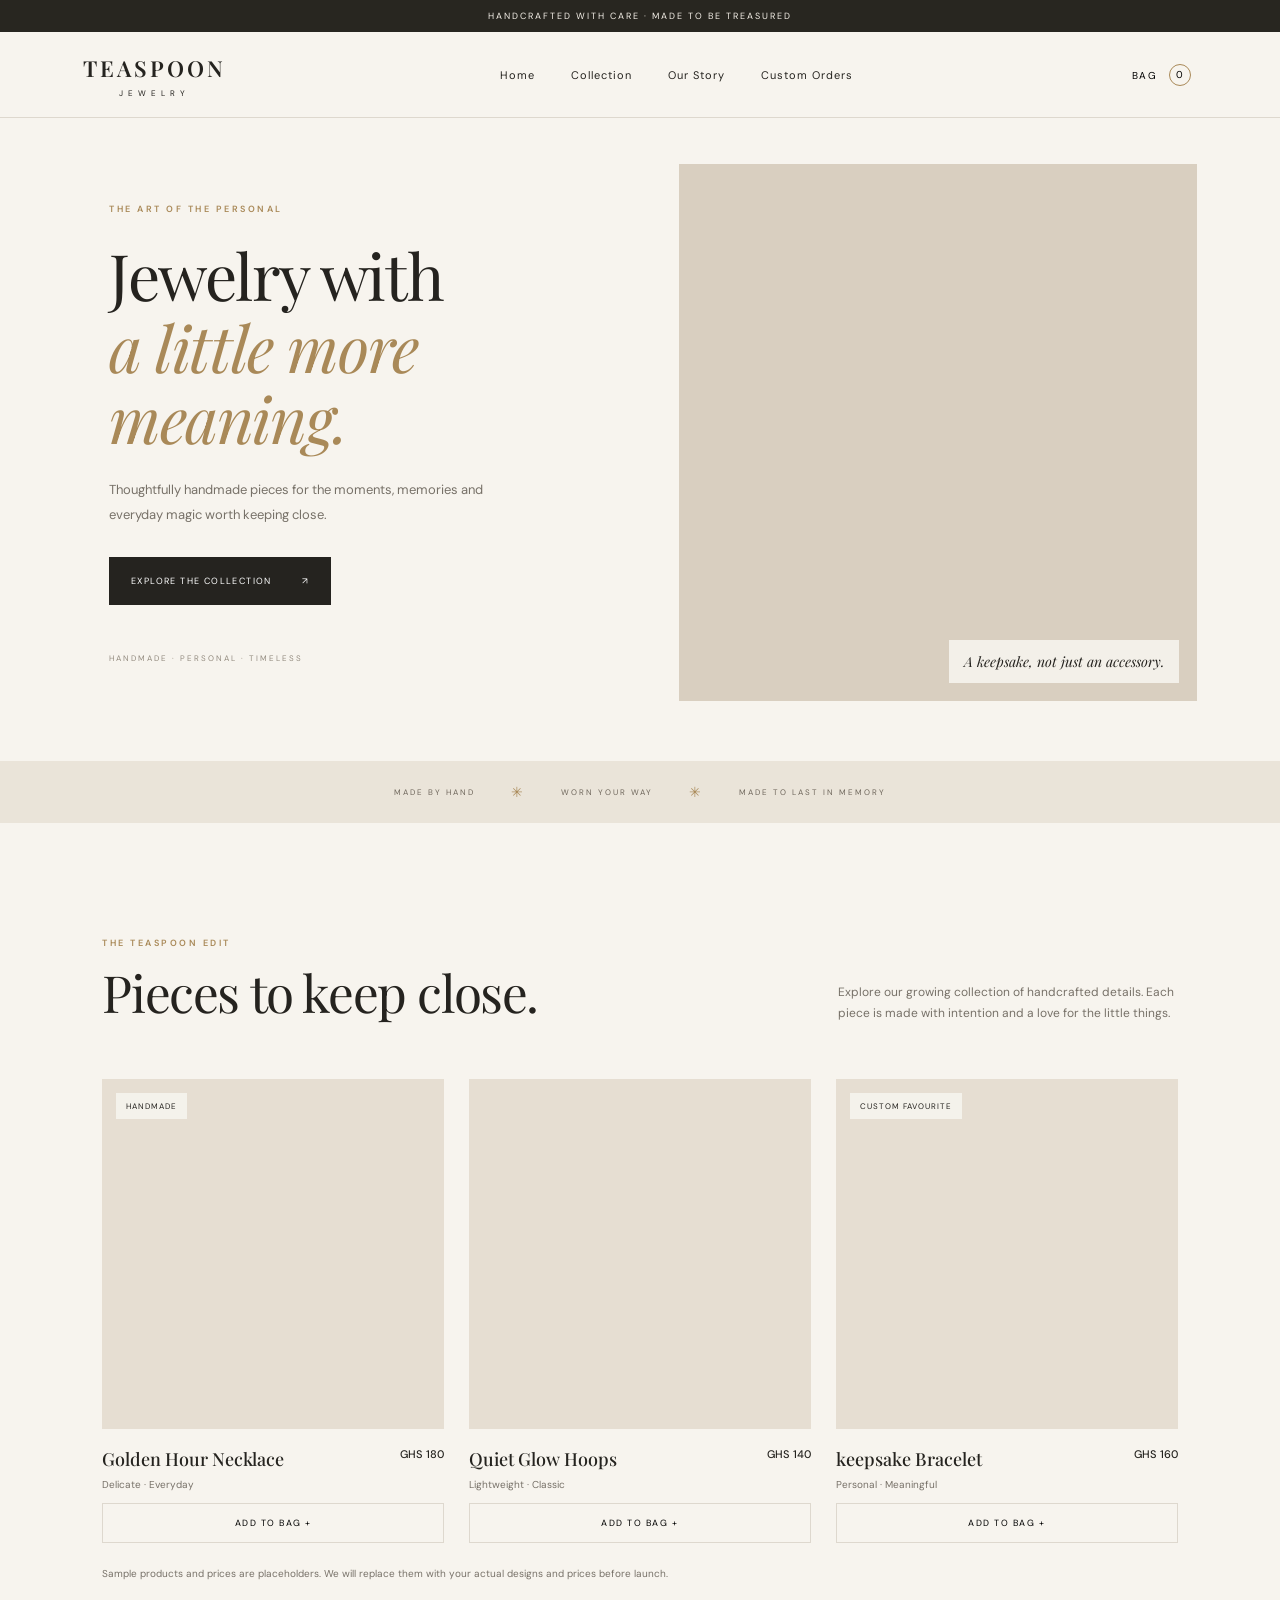
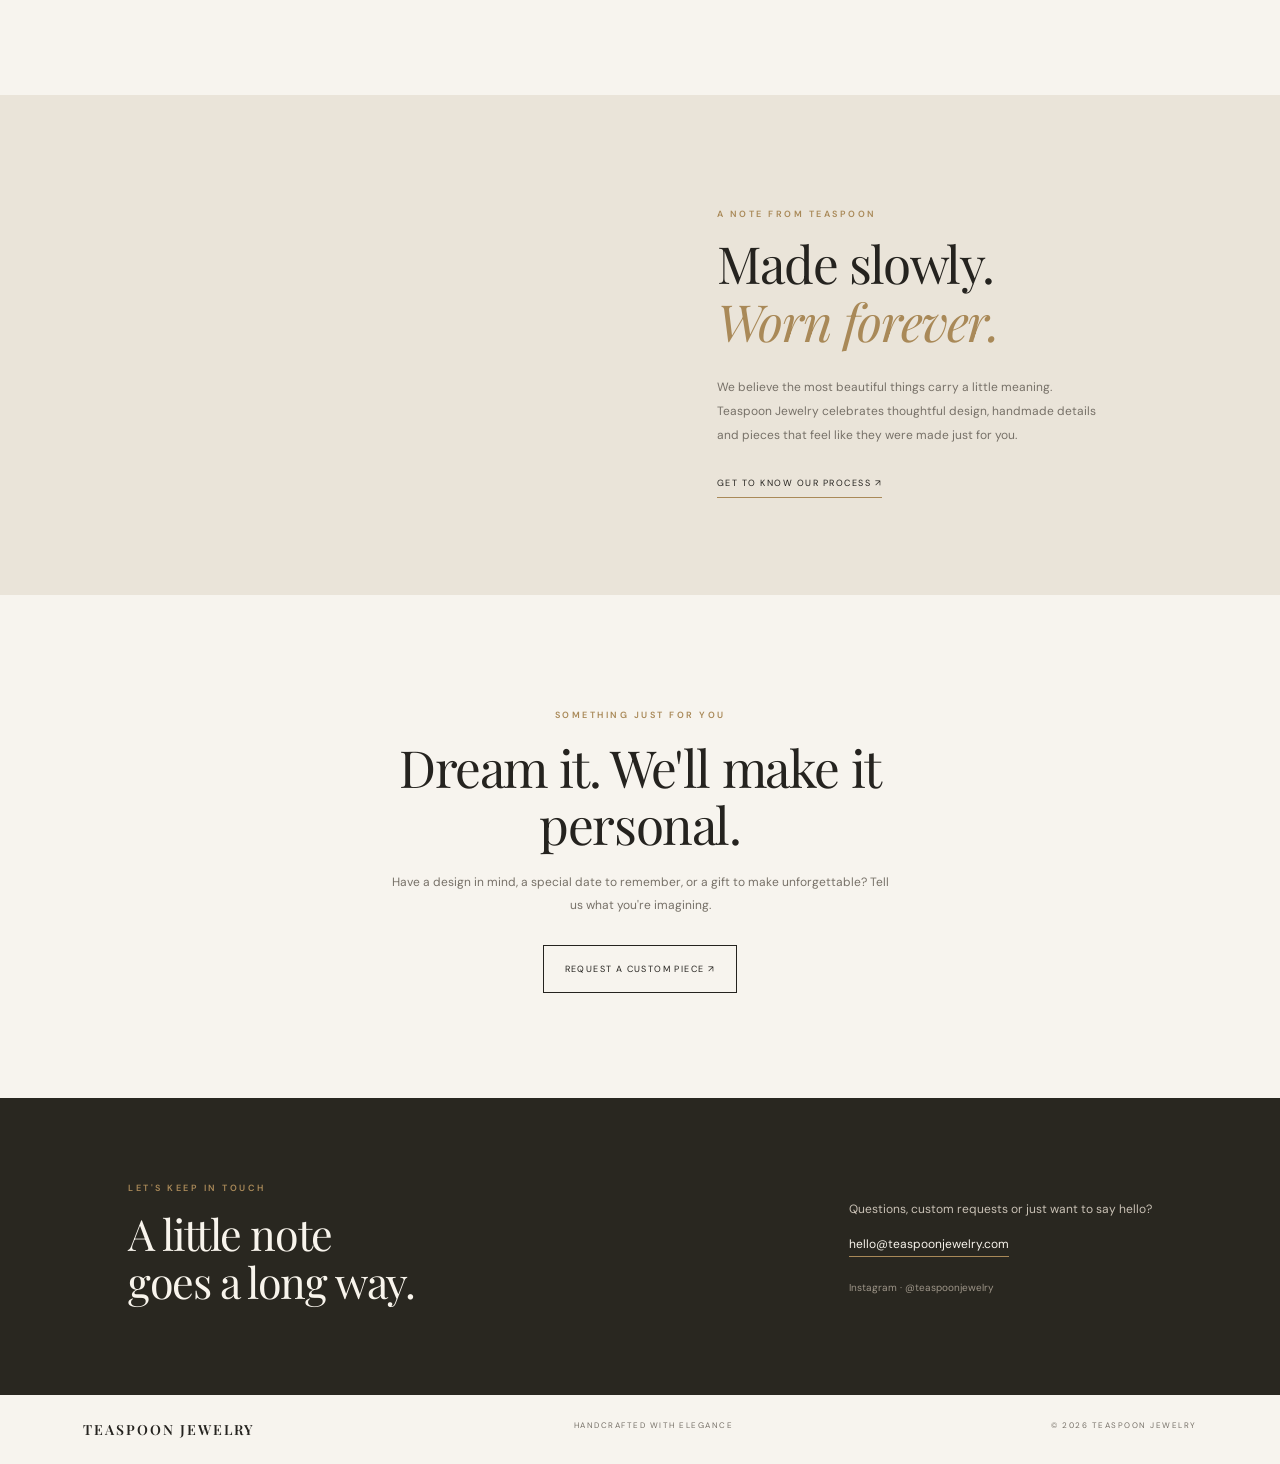
==== index.html @ abcbf48c "Add files via upload" ====
<!doctype html>
<html lang="en">
<head>
  <meta charset="utf-8">
  <meta name="viewport" content="width=device-width, initial-scale=1">
  <meta name="theme-color" content="#f7f4ee">
  <meta name="description" content="Discover handcrafted jewelry by Teaspoon Jewelry. Thoughtful details, timeless pieces, made with care.">
  <title>Teaspoon Jewelry | Handcrafted with Elegance</title>
  <link rel="preconnect" href="https://fonts.googleapis.com">
  <link rel="preconnect" href="https://fonts.gstatic.com" crossorigin>
  <link href="https://fonts.googleapis.com/css2?family=DM+Sans:wght@400;500;600&family=Playfair+Display:wght@400;500;600&display=swap" rel="stylesheet">
  <link rel="stylesheet" href="styles.css">
</head>
<body>
  <div class="announcement">HANDCRAFTED WITH CARE · MADE TO BE TREASURED</div>
  <header class="site-header">
    <a class="wordmark" href="#home" aria-label="Teaspoon Jewelry home">
      <span class="wordmark-name">TEASPOON</span><span class="wordmark-sub">JEWELRY</span>
    </a>
    <button class="menu-toggle" id="menuToggle" aria-label="Open navigation" aria-expanded="false">☰</button>
    <nav id="mainNav">
      <a href="#home">Home</a><a href="#collection">Collection</a><a href="#story">Our Story</a><a href="#custom">Custom Orders</a>
    </nav>
    <button class="cart-trigger" id="cartOpen" aria-label="Open shopping bag">BAG <span id="cartCount">0</span></button>
  </header>

  <main>
    <section class="hero" id="home">
      <div class="hero-copy">
        <p class="eyebrow">THE ART OF THE PERSONAL</p>
        <h1>Jewelry with<br><em>a little more meaning.</em></h1>
        <p class="hero-intro">Thoughtfully handmade pieces for the moments, memories and everyday magic worth keeping close.</p>
        <a class="button button-dark" href="#collection">EXPLORE THE COLLECTION <span>↗</span></a>
        <p class="hero-note">HANDMADE · PERSONAL · TIMELESS</p>
      </div>
      <div class="hero-image" role="img" aria-label="Elegant gold jewelry arranged on a warm neutral surface">
        <div class="hero-image-caption">A keepsake, not just an accessory.</div>
      </div>
    </section>

    <section class="intro-strip">
      <span>MADE BY HAND</span><span class="strip-star">✳</span><span>WORN YOUR WAY</span><span class="strip-star">✳</span><span>MADE TO LAST IN MEMORY</span>
    </section>

    <section class="collection section-wrap" id="collection">
      <div class="section-heading">
        <div><p class="eyebrow">THE TEASPOON EDIT</p><h2>Pieces to keep close.</h2></div>
        <p>Explore our growing collection of handcrafted details. Each piece is made with intention and a love for the little things.</p>
      </div>
      <div class="product-grid" id="productGrid">
        <article class="product-card">
          <div class="product-image image-one"><span class="product-tag">HANDMADE</span></div>
          <div class="product-meta"><div><h3>Golden Hour Necklace</h3><p>Delicate · Everyday</p></div><strong>GHS 180</strong></div>
          <button class="add-button" data-name="Golden Hour Necklace" data-price="180">ADD TO BAG +</button>
        </article>
        <article class="product-card">
          <div class="product-image image-two"></div>
          <div class="product-meta"><div><h3>Quiet Glow Hoops</h3><p>Lightweight · Classic</p></div><strong>GHS 140</strong></div>
          <button class="add-button" data-name="Quiet Glow Hoops" data-price="140">ADD TO BAG +</button>
        </article>
        <article class="product-card">
          <div class="product-image image-three"><span class="product-tag">CUSTOM FAVOURITE</span></div>
          <div class="product-meta"><div><h3> keepsake Bracelet</h3><p>Personal · Meaningful</p></div><strong>GHS 160</strong></div>
          <button class="add-button" data-name="Keepsake Bracelet" data-price="160">ADD TO BAG +</button>
        </article>
      </div>
      <p class="price-note">Sample products and prices are placeholders. We will replace them with your actual designs and prices before launch.</p>
    </section>

    <section class="story" id="story">
      <div class="story-image" role="img" aria-label="Handcrafted jewelry detail"></div>
      <div class="story-copy"><p class="eyebrow">A NOTE FROM TEASPOON</p><h2>Made slowly.<br><em>Worn forever.</em></h2><p>We believe the most beautiful things carry a little meaning. Teaspoon Jewelry celebrates thoughtful design, handmade details and pieces that feel like they were made just for you.</p><a class="text-link" href="#custom">GET TO KNOW OUR PROCESS ↗</a></div>
    </section>

    <section class="custom section-wrap" id="custom">
      <p class="eyebrow">SOMETHING JUST FOR YOU</p>
      <h2>Dream it. We'll make it personal.</h2>
      <p>Have a design in mind, a special date to remember, or a gift to make unforgettable? Tell us what you're imagining.</p>
      <a class="button button-outline" id="customWhatsApp" href="#contact">REQUEST A CUSTOM PIECE ↗</a>
    </section>

    <section class="contact" id="contact">
      <div><p class="eyebrow">LET'S KEEP IN TOUCH</p><h2>A little note<br>goes a long way.</h2></div>
      <div class="contact-details"><p>Questions, custom requests or just want to say hello?</p><a href="mailto:hello@teaspoonjewelry.com">hello@teaspoonjewelry.com</a><p class="social-placeholder">Instagram · @teaspoonjewelry</p></div>
    </section>
  </main>

  <footer><a class="footer-brand" href="#home">TEASPOON JEWELRY</a><span>HANDCRAFTED WITH ELEGANCE</span><span>© <span id="year"></span> TEASPOON JEWELRY</span></footer>

  <div class="cart-backdrop" id="cartBackdrop"></div>
  <aside class="cart-panel" id="cartPanel" aria-label="Shopping bag" aria-hidden="true">
    <div class="cart-header"><h2>Your bag</h2><button id="cartClose" aria-label="Close shopping bag">×</button></div>
    <div id="cartItems" class="cart-items"><p class="empty-cart">Your bag is waiting for something lovely.</p></div>
    <div class="cart-footer"><div class="cart-total"><span>Subtotal</span><strong id="cartTotal">GHS 0</strong></div><button class="button button-dark checkout" id="checkoutButton">ORDER ON WHATSAPP ↗</button><p class="checkout-note">We'll confirm availability, delivery and payment with you on WhatsApp.</p></div>
  </aside>
  <script src="script.js"></script>
</body>
</html>
---- styles.css ----
:root{--ink:#25231f;--muted:#777168;--paper:#f7f4ee;--cream:#eee8dd;--gold:#a98958;--line:#ded8ce;--white:#fffdfa}
*{box-sizing:border-box}html{scroll-behavior:smooth}body{margin:0;background:var(--paper);color:var(--ink);font-family:"DM Sans",sans-serif;font-size:14px}a{color:inherit;text-decoration:none}button{font:inherit;cursor:pointer}.announcement{background:#282620;color:#f5f0e8;text-align:center;padding:10px 16px;font-size:9px;letter-spacing:2px}.site-header{height:86px;padding:0 6.5%;display:flex;align-items:center;justify-content:space-between;border-bottom:1px solid var(--line);background:var(--paper);position:relative;z-index:5}.wordmark{display:flex;flex-direction:column;align-items:center;line-height:1}.wordmark-name{font:600 22px "Playfair Display",serif;letter-spacing:3px}.wordmark-sub{font-size:8px;letter-spacing:5px;margin-top:6px}.site-header nav{display:flex;gap:36px}.site-header nav a{font-size:11px;letter-spacing:1px}.site-header nav a:hover,.text-link:hover{color:var(--gold)}.cart-trigger{border:0;background:none;font-size:10px;letter-spacing:1.5px}.cart-trigger span{display:inline-grid;place-items:center;margin-left:7px;width:22px;height:22px;border:1px solid var(--gold);border-radius:50%;font-size:10px}.menu-toggle{display:none;background:none;border:0;font-size:22px}.hero{display:grid;grid-template-columns:1fr 1fr;min-height:590px;padding:46px 6.5% 60px;gap:7%}.hero-copy{align-self:center;padding:30px 0 30px 5%}.eyebrow{font-size:9px;letter-spacing:2.5px;color:var(--gold);font-weight:600}.hero h1,.section-heading h2,.story h2,.custom h2,.contact h2{font:400 clamp(42px,5vw,68px)/1.12 "Playfair Display",serif;letter-spacing:-1.4px;margin:24px 0}.hero h1 em,.story h2 em{font-weight:400;color:var(--gold)}.hero-intro{max-width:390px;line-height:1.9;color:var(--muted);font-size:13px;margin-bottom:30px}.button{display:inline-flex;align-items:center;justify-content:space-between;gap:30px;padding:17px 21px;font-size:9px;letter-spacing:1.4px;border:1px solid var(--ink);transition:.2s}.button-dark{background:var(--ink);color:white}.button-dark:hover{background:var(--gold);border-color:var(--gold)}.hero-note{font-size:8px;letter-spacing:2px;color:#938b7f;margin-top:48px}.hero-image{min-height:470px;position:relative;background:#d9cfc0 url("https://images.unsplash.com/photo-1611652022419-a9419f74343d?auto=format&fit=crop&w=1200&q=85") center/cover no-repeat}.hero-image-caption{position:absolute;bottom:18px;right:18px;background:rgba(247,244,238,.9);padding:12px 15px;font:italic 14px "Playfair Display",serif}.intro-strip{display:flex;align-items:center;justify-content:center;gap:36px;background:#eae4d9;padding:22px 12px;font-size:8px;letter-spacing:2px;color:#6f675c;flex-wrap:wrap}.strip-star{color:var(--gold);font-size:14px}.section-wrap{padding:105px 8%}.section-heading{display:flex;justify-content:space-between;align-items:end;margin-bottom:42px;gap:30px}.section-heading h2,.story h2,.custom h2,.contact h2{font-size:clamp(36px,4vw,52px);margin:15px 0}.section-heading>p{max-width:340px;line-height:1.8;color:var(--muted);font-size:12px}.product-grid{display:grid;grid-template-columns:repeat(3,1fr);gap:25px}.product-image{height:350px;position:relative;background-color:#e6ded2;background-size:cover;background-position:center}.image-one{background-image:url("https://images.unsplash.com/photo-1599643478518-a784e5dc4c8f?auto=format&fit=crop&w=900&q=85")}.image-two{background-image:url("https://images.unsplash.com/photo-1630019852942-f89202989a59?auto=format&fit=crop&w=900&q=85")}.image-three{background-image:url("https://images.unsplash.com/photo-1611591437281-460bfbe1220a?auto=format&fit=crop&w=900&q=85")}.product-tag{position:absolute;top:14px;left:14px;background:rgba(247,244,238,.9);padding:8px 10px;font-size:8px;letter-spacing:1px}.product-meta{display:flex;justify-content:space-between;gap:12px;padding:18px 0 12px}.product-meta h3{font:500 18px "Playfair Display",serif;margin:0 0 7px}.product-meta p{font-size:10px;color:var(--muted);margin:0}.product-meta strong{font-size:11px;font-weight:500;white-space:nowrap}.add-button{width:100%;padding:13px;border:1px solid var(--line);background:transparent;font-size:9px;letter-spacing:1.5px}.add-button:hover{background:var(--ink);color:white;border-color:var(--ink)}.price-note{font-size:10px;color:var(--muted);margin-top:24px}.story{display:grid;grid-template-columns:1fr 1fr;background:#eae4d9;min-height:500px}.story-image{background:url("https://images.unsplash.com/photo-1617038220319-276d3cfab638?auto=format&fit=crop&w=1200&q=85") center/cover;min-height:480px}.story-copy{align-self:center;padding:70px 12%}.story-copy>p:not(.eyebrow){font-size:12px;line-height:2;color:var(--muted);max-width:390px;margin:25px 0}.text-link{font-size:9px;letter-spacing:1.5px;border-bottom:1px solid var(--gold);padding-bottom:8px}.custom{text-align:center;max-width:760px;margin:auto}.custom h2{margin:18px 0}.custom>p:not(.eyebrow){color:var(--muted);line-height:1.9;max-width:500px;margin:0 auto 28px;font-size:12px}.button-outline{background:transparent}.button-outline:hover{background:var(--ink);color:white}.contact{background:#292720;color:#f8f4ec;padding:75px 10%;display:flex;justify-content:space-between;gap:40px}.contact h2{font-size:43px}.contact-details{align-self:center;max-width:330px;color:#c9c1b5;font-size:12px;line-height:1.9}.contact-details a{color:#f8f4ec;border-bottom:1px solid var(--gold);padding-bottom:4px}.social-placeholder{font-size:10px;color:#9d9588;margin-top:22px}footer{display:flex;justify-content:space-between;padding:25px 6.5%;font-size:8px;letter-spacing:1.5px;color:var(--muted)}.footer-brand{font:600 14px "Playfair Display",serif;letter-spacing:2px;color:var(--ink)}.cart-backdrop{position:fixed;inset:0;background:#17161280;z-index:9;opacity:0;visibility:hidden;transition:.25s}.cart-panel{position:fixed;z-index:10;right:0;top:0;height:100%;width:min(430px,100%);background:var(--paper);padding:28px;transform:translateX(100%);transition:.3s;display:flex;flex-direction:column}.cart-open .cart-backdrop{opacity:1;visibility:visible}.cart-open .cart-panel{transform:translateX(0)}.cart-header{display:flex;justify-content:space-between;align-items:center;border-bottom:1px solid var(--line);padding-bottom:18px}.cart-header h2{font:32px "Playfair Display",serif;margin:0}.cart-header button{font-size:28px;border:0;background:none}.cart-items{flex:1;overflow:auto;padding:18px 0}.empty-cart{color:var(--muted);font-size:12px}.cart-row{display:flex;justify-content:space-between;align-items:center;border-bottom:1px solid var(--line);padding:14px 0;font-size:12px}.cart-row small{display:block;color:var(--muted);margin-top:5px}.remove-item{border:0;background:none;color:#987c56;font-size:11px}.cart-footer{border-top:1px solid var(--line);padding-top:20px}.cart-total{display:flex;justify-content:space-between;margin-bottom:18px}.checkout{width:100%;border:0}.checkout-note{font-size:10px;line-height:1.6;color:var(--muted);text-align:center}
@media(max-width:760px){.site-header{height:72px;padding:0 5%}.menu-toggle{display:block;order:0}.wordmark{order:1;margin-left:auto;margin-right:auto}.cart-trigger{order:2}.site-header nav{display:none;position:absolute;top:72px;left:0;right:0;background:var(--paper);padding:22px 6%;flex-direction:column;gap:20px;border-bottom:1px solid var(--line)}.site-header nav.nav-open{display:flex}.hero{grid-template-columns:1fr;padding:34px 6% 45px;gap:30px}.hero-copy{padding:20px 0 0}.hero-image{min-height:390px}.intro-strip{gap:14px;font-size:7px}.section-wrap{padding:70px 6%}.section-heading{display:block}.section-heading>p{margin-top:18px}.product-grid{grid-template-columns:1fr 1fr;gap:22px 14px}.product-image{height:260px}.product-meta{display:block}.product-meta strong{display:block;margin-top:9px}.product-meta h3{font-size:16px}.story{grid-template-columns:1fr}.story-image{min-height:360px}.story-copy{padding:55px 8%}.contact{padding:60px 8%;display:block}.contact-details{margin-top:35px}footer{padding:22px 6%;gap:14px;flex-wrap:wrap}footer span:nth-child(2){display:none}}@media(max-width:420px){.product-grid{grid-template-columns:1fr}.product-image{height:340px}.hero-image{min-height:340px}}
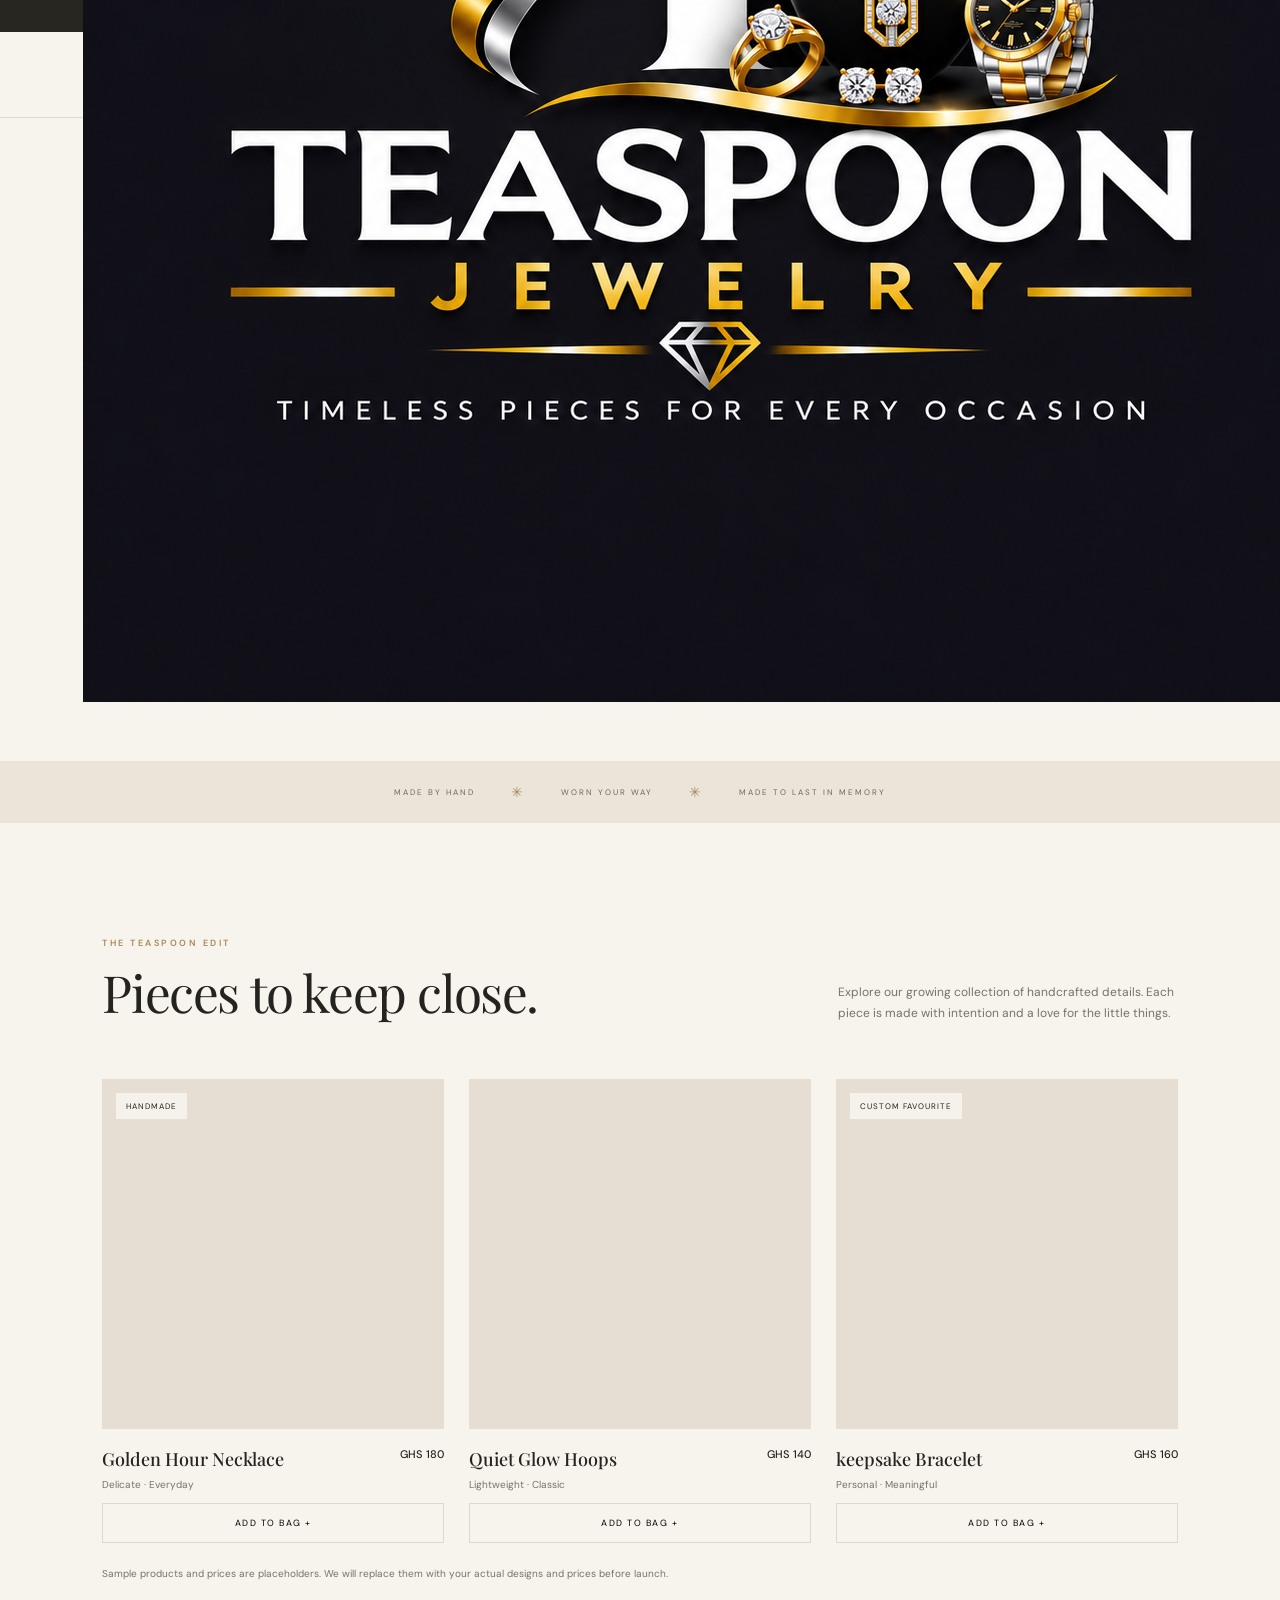
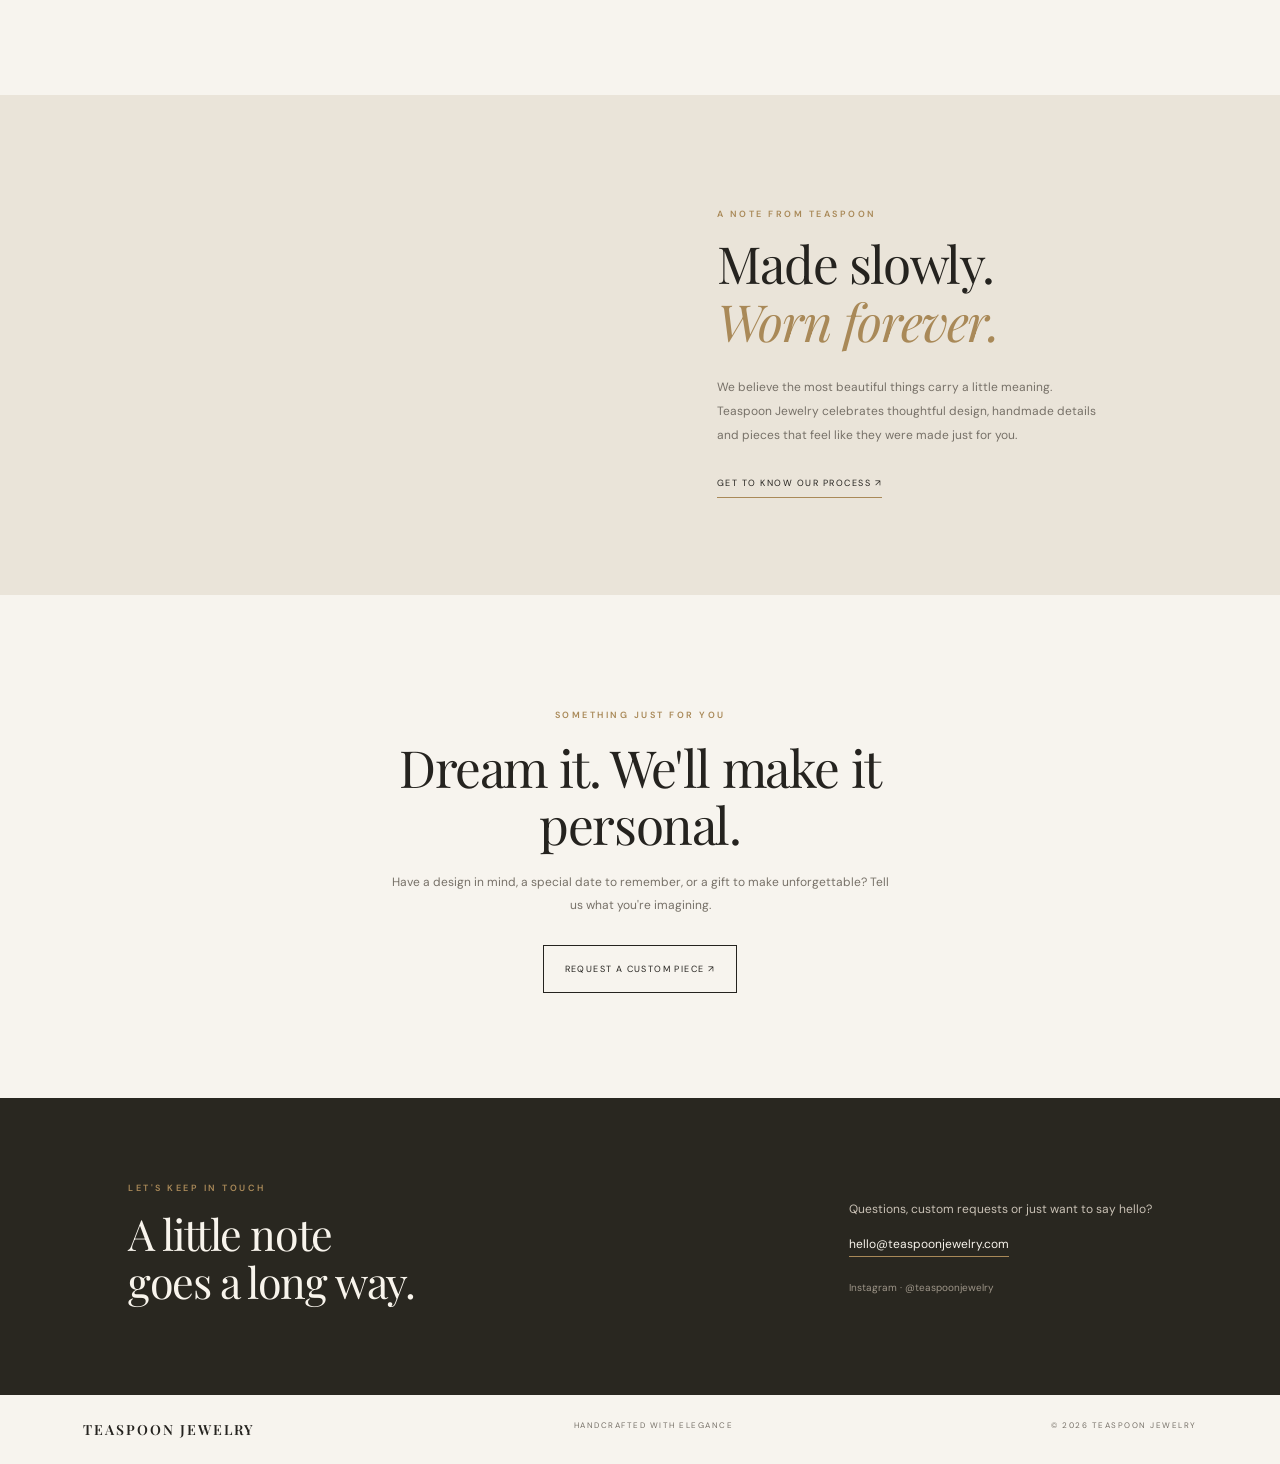
==== commit 730e2f9f: "Update index.html" ====
--- a/index.html
+++ b/index.html
@@ -15,8 +15,8 @@
   <div class="announcement">HANDCRAFTED WITH CARE · MADE TO BE TREASURED</div>
   <header class="site-header">
     <a class="wordmark" href="#home" aria-label="Teaspoon Jewelry home">
-      <span class="wordmark-name">TEASPOON</span><span class="wordmark-sub">JEWELRY</span>
-    </a>
+  <img src="/logo.png" alt="Teaspoon Jewelry" class="site-logo">
+</a>
     <button class="menu-toggle" id="menuToggle" aria-label="Open navigation" aria-expanded="false">☰</button>
     <nav id="mainNav">
       <a href="#home">Home</a><a href="#collection">Collection</a><a href="#story">Our Story</a><a href="#custom">Custom Orders</a>
@@ -95,4 +95,4 @@
   </aside>
   <script src="script.js"></script>
 </body>
-</html>+</html>
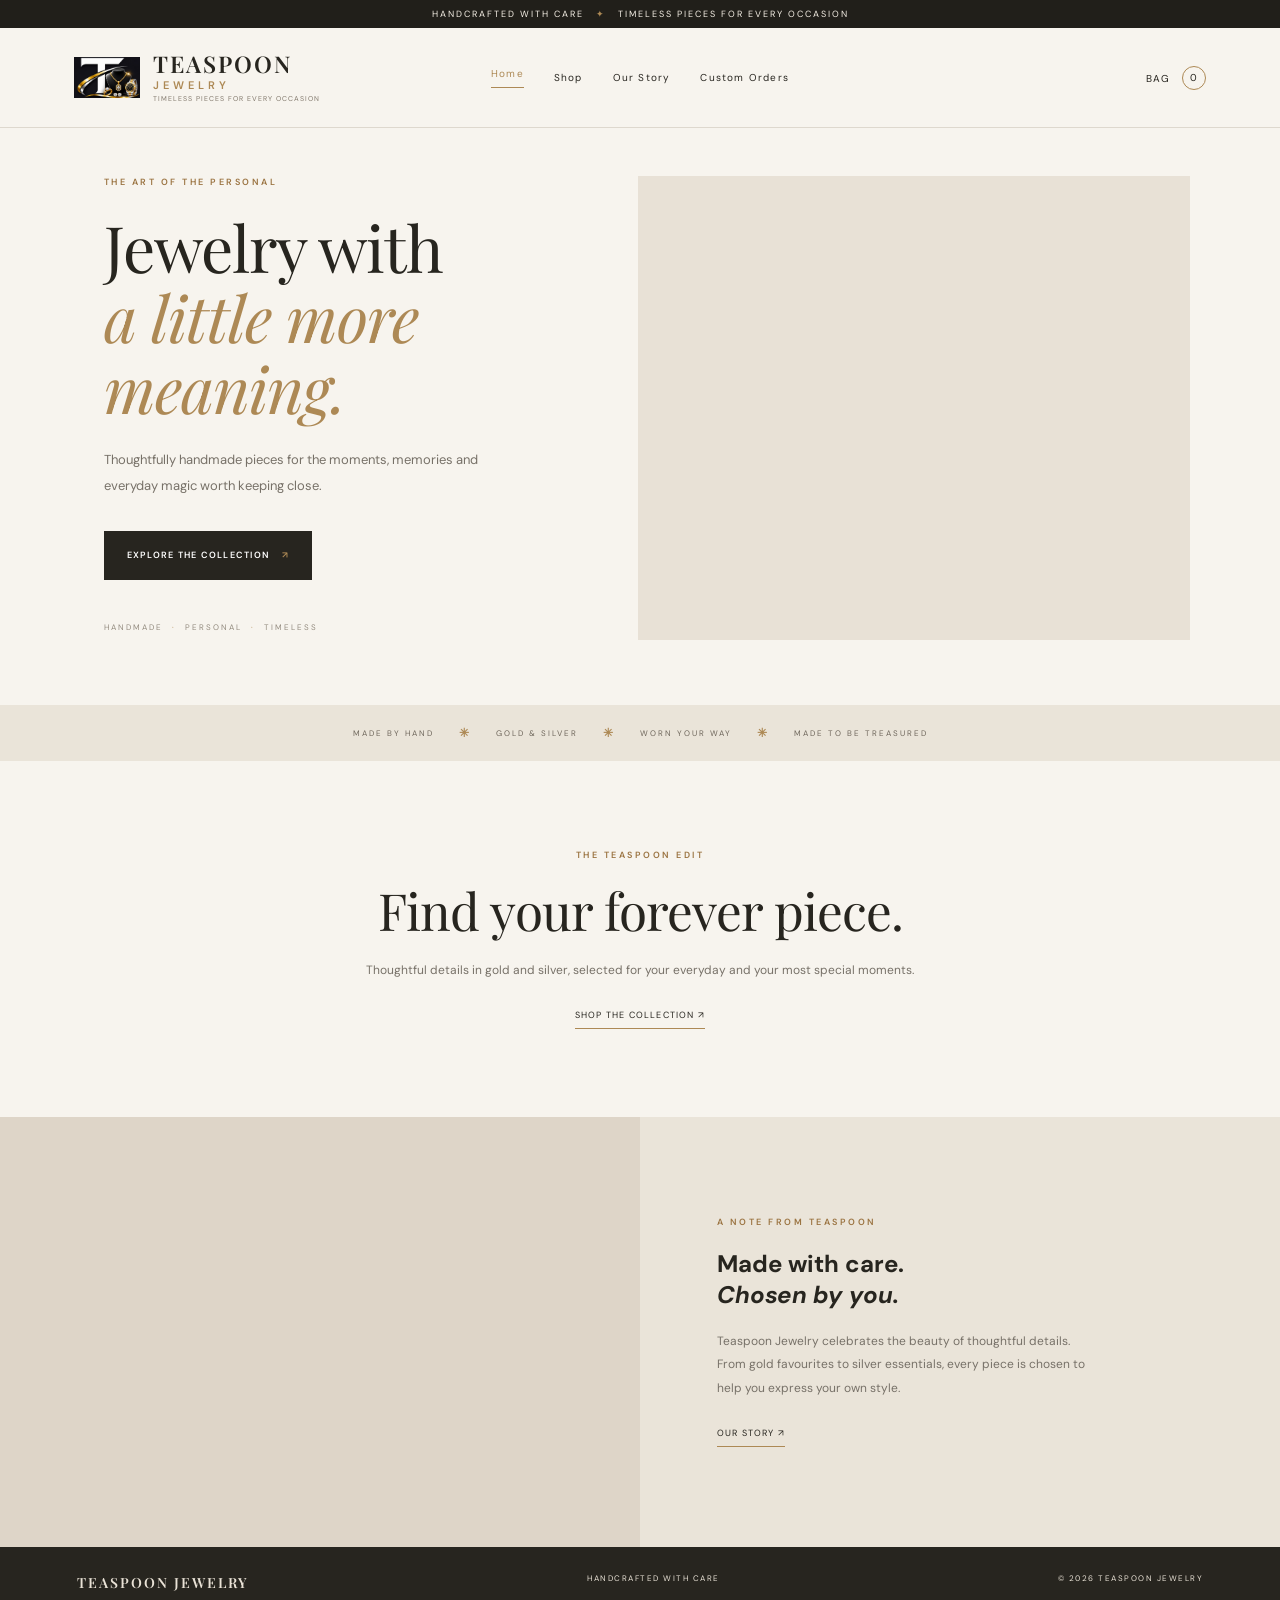
==== commit 27e89c59: "Add files via upload" ====
--- a/index.html
+++ b/index.html
@@ -1,98 +1,37 @@
-<!doctype html>
-<html lang="en">
-<head>
-  <meta charset="utf-8">
-  <meta name="viewport" content="width=device-width, initial-scale=1">
-  <meta name="theme-color" content="#f7f4ee">
-  <meta name="description" content="Discover handcrafted jewelry by Teaspoon Jewelry. Thoughtful details, timeless pieces, made with care.">
-  <title>Teaspoon Jewelry | Handcrafted with Elegance</title>
-  <link rel="preconnect" href="https://fonts.googleapis.com">
-  <link rel="preconnect" href="https://fonts.gstatic.com" crossorigin>
-  <link href="https://fonts.googleapis.com/css2?family=DM+Sans:wght@400;500;600&family=Playfair+Display:wght@400;500;600&display=swap" rel="stylesheet">
-  <link rel="stylesheet" href="styles.css">
-</head>
-<body>
-  <div class="announcement">HANDCRAFTED WITH CARE · MADE TO BE TREASURED</div>
-  <header class="site-header">
-    <a class="wordmark" href="#home" aria-label="Teaspoon Jewelry home">
-  <img src="/logo.png" alt="Teaspoon Jewelry" class="site-logo">
-</a>
-    <button class="menu-toggle" id="menuToggle" aria-label="Open navigation" aria-expanded="false">☰</button>
-    <nav id="mainNav">
-      <a href="#home">Home</a><a href="#collection">Collection</a><a href="#story">Our Story</a><a href="#custom">Custom Orders</a>
-    </nav>
-    <button class="cart-trigger" id="cartOpen" aria-label="Open shopping bag">BAG <span id="cartCount">0</span></button>
-  </header>
-
-  <main>
-    <section class="hero" id="home">
-      <div class="hero-copy">
-        <p class="eyebrow">THE ART OF THE PERSONAL</p>
-        <h1>Jewelry with<br><em>a little more meaning.</em></h1>
-        <p class="hero-intro">Thoughtfully handmade pieces for the moments, memories and everyday magic worth keeping close.</p>
-        <a class="button button-dark" href="#collection">EXPLORE THE COLLECTION <span>↗</span></a>
-        <p class="hero-note">HANDMADE · PERSONAL · TIMELESS</p>
-      </div>
-      <div class="hero-image" role="img" aria-label="Elegant gold jewelry arranged on a warm neutral surface">
-        <div class="hero-image-caption">A keepsake, not just an accessory.</div>
-      </div>
-    </section>
-
-    <section class="intro-strip">
-      <span>MADE BY HAND</span><span class="strip-star">✳</span><span>WORN YOUR WAY</span><span class="strip-star">✳</span><span>MADE TO LAST IN MEMORY</span>
-    </section>
-
-    <section class="collection section-wrap" id="collection">
-      <div class="section-heading">
-        <div><p class="eyebrow">THE TEASPOON EDIT</p><h2>Pieces to keep close.</h2></div>
-        <p>Explore our growing collection of handcrafted details. Each piece is made with intention and a love for the little things.</p>
-      </div>
-      <div class="product-grid" id="productGrid">
-        <article class="product-card">
-          <div class="product-image image-one"><span class="product-tag">HANDMADE</span></div>
-          <div class="product-meta"><div><h3>Golden Hour Necklace</h3><p>Delicate · Everyday</p></div><strong>GHS 180</strong></div>
-          <button class="add-button" data-name="Golden Hour Necklace" data-price="180">ADD TO BAG +</button>
-        </article>
-        <article class="product-card">
-          <div class="product-image image-two"></div>
-          <div class="product-meta"><div><h3>Quiet Glow Hoops</h3><p>Lightweight · Classic</p></div><strong>GHS 140</strong></div>
-          <button class="add-button" data-name="Quiet Glow Hoops" data-price="140">ADD TO BAG +</button>
-        </article>
-        <article class="product-card">
-          <div class="product-image image-three"><span class="product-tag">CUSTOM FAVOURITE</span></div>
-          <div class="product-meta"><div><h3> keepsake Bracelet</h3><p>Personal · Meaningful</p></div><strong>GHS 160</strong></div>
-          <button class="add-button" data-name="Keepsake Bracelet" data-price="160">ADD TO BAG +</button>
-        </article>
-      </div>
-      <p class="price-note">Sample products and prices are placeholders. We will replace them with your actual designs and prices before launch.</p>
-    </section>
-
-    <section class="story" id="story">
-      <div class="story-image" role="img" aria-label="Handcrafted jewelry detail"></div>
-      <div class="story-copy"><p class="eyebrow">A NOTE FROM TEASPOON</p><h2>Made slowly.<br><em>Worn forever.</em></h2><p>We believe the most beautiful things carry a little meaning. Teaspoon Jewelry celebrates thoughtful design, handmade details and pieces that feel like they were made just for you.</p><a class="text-link" href="#custom">GET TO KNOW OUR PROCESS ↗</a></div>
-    </section>
-
-    <section class="custom section-wrap" id="custom">
-      <p class="eyebrow">SOMETHING JUST FOR YOU</p>
-      <h2>Dream it. We'll make it personal.</h2>
-      <p>Have a design in mind, a special date to remember, or a gift to make unforgettable? Tell us what you're imagining.</p>
-      <a class="button button-outline" id="customWhatsApp" href="#contact">REQUEST A CUSTOM PIECE ↗</a>
-    </section>
-
-    <section class="contact" id="contact">
-      <div><p class="eyebrow">LET'S KEEP IN TOUCH</p><h2>A little note<br>goes a long way.</h2></div>
-      <div class="contact-details"><p>Questions, custom requests or just want to say hello?</p><a href="mailto:hello@teaspoonjewelry.com">hello@teaspoonjewelry.com</a><p class="social-placeholder">Instagram · @teaspoonjewelry</p></div>
-    </section>
-  </main>
-
-  <footer><a class="footer-brand" href="#home">TEASPOON JEWELRY</a><span>HANDCRAFTED WITH ELEGANCE</span><span>© <span id="year"></span> TEASPOON JEWELRY</span></footer>
-
-  <div class="cart-backdrop" id="cartBackdrop"></div>
-  <aside class="cart-panel" id="cartPanel" aria-label="Shopping bag" aria-hidden="true">
-    <div class="cart-header"><h2>Your bag</h2><button id="cartClose" aria-label="Close shopping bag">×</button></div>
-    <div id="cartItems" class="cart-items"><p class="empty-cart">Your bag is waiting for something lovely.</p></div>
-    <div class="cart-footer"><div class="cart-total"><span>Subtotal</span><strong id="cartTotal">GHS 0</strong></div><button class="button button-dark checkout" id="checkoutButton">ORDER ON WHATSAPP ↗</button><p class="checkout-note">We'll confirm availability, delivery and payment with you on WhatsApp.</p></div>
-  </aside>
-  <script src="script.js"></script>
-</body>
-</html>
+<!doctype html><html lang="en"><head><meta charset="utf-8"><meta name="viewport" content="width=device-width, initial-scale=1"><meta name="theme-color" content="#171612"><title>Home | Teaspoon Jewelry</title><link rel="preconnect" href="https://fonts.googleapis.com"><link rel="preconnect" href="https://fonts.gstatic.com" crossorigin><link href="https://fonts.googleapis.com/css2?family=DM+Sans:wght@400;500;600;700&family=Playfair+Display:ital,wght@0,400;0,500;0,600;1,400;1,500&display=swap" rel="stylesheet"><link rel="stylesheet" href="styles.css"></head><body><div class="announcement">HANDCRAFTED WITH CARE <span>✦</span> TIMELESS PIECES FOR EVERY OCCASION</div>
+<header class="site-header">
+  <a class="brand" href="index.html" aria-label="Teaspoon Jewelry home">
+    <img class="brand-mark" src="logo-mark.jpg" alt="Teaspoon Jewelry emblem">
+    <span class="brand-copy"><strong>TEASPOON</strong><span class="brand-sub">JEWELRY</span><small>TIMELESS PIECES FOR EVERY OCCASION</small></span>
+  </a>
+  <button class="menu-toggle" id="menuToggle" aria-label="Open navigation" aria-expanded="false">☰</button>
+  <nav class="main-nav" id="nav" aria-label="Main navigation">
+    <a href="index.html" data-page="home">Home</a>
+    <a href="shop.html" data-page="shop">Shop</a>
+    <a href="story.html" data-page="story">Our Story</a>
+    <a href="custom.html" data-page="custom">Custom Orders</a>
+  </nav>
+  <button class="bag-button" id="openCart" aria-label="Open shopping bag">BAG <span id="bagCount">0</span></button>
+</header><main>
+<section class="hero" id="home">
+ <div class="hero-copy"><p class="eyebrow">THE ART OF THE PERSONAL</p>
+ <h1>Jewelry with<br><em>a little more meaning.</em></h1>
+ <p class="hero-description">Thoughtfully handmade pieces for the moments, memories and everyday magic worth keeping close.</p>
+ <a class="button button-dark" href="shop.html">EXPLORE THE COLLECTION <span>↗</span></a>
+ <p class="hero-note">HANDMADE <i>·</i> PERSONAL <i>·</i> TIMELESS</p></div>
+ <div class="hero-image" role="img" aria-label="Jewellery styled on a model"></div>
+</section>
+<div class="brand-strip"><span>MADE BY HAND</span><b>✳</b><span>GOLD &amp; SILVER</span><b>✳</b><span>WORN YOUR WAY</span><b>✳</b><span>MADE TO BE TREASURED</span></div>
+<section class="home-intro section"><p class="eyebrow">THE TEASPOON EDIT</p><h2>Find your forever piece.</h2><p>Thoughtful details in gold and silver, selected for your everyday and your most special moments.</p><a class="text-link" href="shop.html">SHOP THE COLLECTION <span>↗</span></a></section>
+<section class="story-preview"><div class="story-image"></div><div class="story-copy"><p class="eyebrow">A NOTE FROM TEASPOON</p><h2>Made with care.<br><em>Chosen by you.</em></h2><p>Teaspoon Jewelry celebrates the beauty of thoughtful details. From gold favourites to silver essentials, every piece is chosen to help you express your own style.</p><a class="text-link" href="story.html">OUR STORY <span>↗</span></a></div></section>
+</main><footer><a href="index.html">TEASPOON JEWELRY</a><span>HANDCRAFTED WITH CARE</span><span>© <span id="year"></span> TEASPOON JEWELRY</span></footer>
+<div class="shade" id="shade"></div>
+<aside class="cart" id="cart" aria-hidden="true" aria-label="Shopping bag">
+  <div class="cart-head"><div><p class="eyebrow">YOUR SELECTION</p><h2>Your bag</h2></div><button id="closeCart" aria-label="Close shopping bag">×</button></div>
+  <div class="cart-items" id="cartItems"><p class="empty">Your bag is waiting for something lovely.</p></div>
+  <div class="cart-bottom"><div class="total"><span>Subtotal</span><strong id="cartTotal">GHS 0</strong></div>
+    <button class="button button-dark checkout" id="checkout">ORDER VIA WHATSAPP <span>↗</span></button>
+    <small>Orders will be confirmed personally before payment and delivery.</small>
+  </div>
+</aside>
+<script src="script.js"></script></body></html>
--- a/styles.css
+++ b/styles.css
@@ -1,3 +1,118 @@
- :root{--ink:#25231f;--muted:#777168;--paper:#f7f4ee;--cream:#eee8dd;--gold:#a98958;--line:#ded8ce;--white:#fffdfa}
-*{box-sizing:border-box}html{scroll-behavior:smooth}body{margin:0;background:var(--paper);color:var(--ink);font-family:"DM Sans",sans-serif;font-size:14px}a{color:inherit;text-decoration:none}button{font:inherit;cursor:pointer}.announcement{background:#282620;color:#f5f0e8;text-align:center;padding:10px 16px;font-size:9px;letter-spacing:2px}.site-header{height:86px;padding:0 6.5%;display:flex;align-items:center;justify-content:space-between;border-bottom:1px solid var(--line);background:var(--paper);position:relative;z-index:5}.wordmark{display:flex;flex-direction:column;align-items:center;line-height:1}.wordmark-name{font:600 22px "Playfair Display",serif;letter-spacing:3px}.wordmark-sub{font-size:8px;letter-spacing:5px;margin-top:6px}.site-header nav{display:flex;gap:36px}.site-header nav a{font-size:11px;letter-spacing:1px}.site-header nav a:hover,.text-link:hover{color:var(--gold)}.cart-trigger{border:0;background:none;font-size:10px;letter-spacing:1.5px}.cart-trigger span{display:inline-grid;place-items:center;margin-left:7px;width:22px;height:22px;border:1px solid var(--gold);border-radius:50%;font-size:10px}.menu-toggle{display:none;background:none;border:0;font-size:22px}.hero{display:grid;grid-template-columns:1fr 1fr;min-height:590px;padding:46px 6.5% 60px;gap:7%}.hero-copy{align-self:center;padding:30px 0 30px 5%}.eyebrow{font-size:9px;letter-spacing:2.5px;color:var(--gold);font-weight:600}.hero h1,.section-heading h2,.story h2,.custom h2,.contact h2{font:400 clamp(42px,5vw,68px)/1.12 "Playfair Display",serif;letter-spacing:-1.4px;margin:24px 0}.hero h1 em,.story h2 em{font-weight:400;color:var(--gold)}.hero-intro{max-width:390px;line-height:1.9;color:var(--muted);font-size:13px;margin-bottom:30px}.button{display:inline-flex;align-items:center;justify-content:space-between;gap:30px;padding:17px 21px;font-size:9px;letter-spacing:1.4px;border:1px solid var(--ink);transition:.2s}.button-dark{background:var(--ink);color:white}.button-dark:hover{background:var(--gold);border-color:var(--gold)}.hero-note{font-size:8px;letter-spacing:2px;color:#938b7f;margin-top:48px}.hero-image{min-height:470px;position:relative;background:#d9cfc0 url("https://images.unsplash.com/photo-1611652022419-a9419f74343d?auto=format&fit=crop&w=1200&q=85") center/cover no-repeat}.hero-image-caption{position:absolute;bottom:18px;right:18px;background:rgba(247,244,238,.9);padding:12px 15px;font:italic 14px "Playfair Display",serif}.intro-strip{display:flex;align-items:center;justify-content:center;gap:36px;background:#eae4d9;padding:22px 12px;font-size:8px;letter-spacing:2px;color:#6f675c;flex-wrap:wrap}.strip-star{color:var(--gold);font-size:14px}.section-wrap{padding:105px 8%}.section-heading{display:flex;justify-content:space-between;align-items:end;margin-bottom:42px;gap:30px}.section-heading h2,.story h2,.custom h2,.contact h2{font-size:clamp(36px,4vw,52px);margin:15px 0}.section-heading>p{max-width:340px;line-height:1.8;color:var(--muted);font-size:12px}.product-grid{display:grid;grid-template-columns:repeat(3,1fr);gap:25px}.product-image{height:350px;position:relative;background-color:#e6ded2;background-size:cover;background-position:center}.image-one{background-image:url("https://images.unsplash.com/photo-1599643478518-a784e5dc4c8f?auto=format&fit=crop&w=900&q=85")}.image-two{background-image:url("https://images.unsplash.com/photo-1630019852942-f89202989a59?auto=format&fit=crop&w=900&q=85")}.image-three{background-image:url("https://images.unsplash.com/photo-1611591437281-460bfbe1220a?auto=format&fit=crop&w=900&q=85")}.product-tag{position:absolute;top:14px;left:14px;background:rgba(247,244,238,.9);padding:8px 10px;font-size:8px;letter-spacing:1px}.product-meta{display:flex;justify-content:space-between;gap:12px;padding:18px 0 12px}.product-meta h3{font:500 18px "Playfair Display",serif;margin:0 0 7px}.product-meta p{font-size:10px;color:var(--muted);margin:0}.product-meta strong{font-size:11px;font-weight:500;white-space:nowrap}.add-button{width:100%;padding:13px;border:1px solid var(--line);background:transparent;font-size:9px;letter-spacing:1.5px}.add-button:hover{background:var(--ink);color:white;border-color:var(--ink)}.price-note{font-size:10px;color:var(--muted);margin-top:24px}.story{display:grid;grid-template-columns:1fr 1fr;background:#eae4d9;min-height:500px}.story-image{background:url("https://images.unsplash.com/photo-1617038220319-276d3cfab638?auto=format&fit=crop&w=1200&q=85") center/cover;min-height:480px}.story-copy{align-self:center;padding:70px 12%}.story-copy>p:not(.eyebrow){font-size:12px;line-height:2;color:var(--muted);max-width:390px;margin:25px 0}.text-link{font-size:9px;letter-spacing:1.5px;border-bottom:1px solid var(--gold);padding-bottom:8px}.custom{text-align:center;max-width:760px;margin:auto}.custom h2{margin:18px 0}.custom>p:not(.eyebrow){color:var(--muted);line-height:1.9;max-width:500px;margin:0 auto 28px;font-size:12px}.button-outline{background:transparent}.button-outline:hover{background:var(--ink);color:white}.contact{background:#292720;color:#f8f4ec;padding:75px 10%;display:flex;justify-content:space-between;gap:40px}.contact h2{font-size:43px}.contact-details{align-self:center;max-width:330px;color:#c9c1b5;font-size:12px;line-height:1.9}.contact-details a{color:#f8f4ec;border-bottom:1px solid var(--gold);padding-bottom:4px}.social-placeholder{font-size:10px;color:#9d9588;margin-top:22px}footer{display:flex;justify-content:space-between;padding:25px 6.5%;font-size:8px;letter-spacing:1.5px;color:var(--muted)}.footer-brand{font:600 14px "Playfair Display",serif;letter-spacing:2px;color:var(--ink)}.cart-backdrop{position:fixed;inset:0;background:#17161280;z-index:9;opacity:0;visibility:hidden;transition:.25s}.cart-panel{position:fixed;z-index:10;right:0;top:0;height:100%;width:min(430px,100%);background:var(--paper);padding:28px;transform:translateX(100%);transition:.3s;display:flex;flex-direction:column}.cart-open .cart-backdrop{opacity:1;visibility:visible}.cart-open .cart-panel{transform:translateX(0)}.cart-header{display:flex;justify-content:space-between;align-items:center;border-bottom:1px solid var(--line);padding-bottom:18px}.cart-header h2{font:32px "Playfair Display",serif;margin:0}.cart-header button{font-size:28px;border:0;background:none}.cart-items{flex:1;overflow:auto;padding:18px 0}.empty-cart{color:var(--muted);font-size:12px}.cart-row{display:flex;justify-content:space-between;align-items:center;border-bottom:1px solid var(--line);padding:14px 0;font-size:12px}.cart-row small{display:block;color:var(--muted);margin-top:5px}.remove-item{border:0;background:none;color:#987c56;font-size:11px}.cart-footer{border-top:1px solid var(--line);padding-top:20px}.cart-total{display:flex;justify-content:space-between;margin-bottom:18px}.checkout{width:100%;border:0}.checkout-note{font-size:10px;line-height:1.6;color:var(--muted);text-align:center}
-@media(max-width:760px){.site-header{height:72px;padding:0 5%}.menu-toggle{display:block;order:0}.wordmark{order:1;margin-left:auto;margin-right:auto}.cart-trigger{order:2}.site-header nav{display:none;position:absolute;top:72px;left:0;right:0;background:var(--paper);padding:22px 6%;flex-direction:column;gap:20px;border-bottom:1px solid var(--line)}.site-header nav.nav-open{display:flex}.hero{grid-template-columns:1fr;padding:34px 6% 45px;gap:30px}.hero-copy{padding:20px 0 0}.hero-image{min-height:390px}.intro-strip{gap:14px;font-size:7px}.section-wrap{padding:70px 6%}.section-heading{display:block}.section-heading>p{margin-top:18px}.product-grid{grid-template-columns:1fr 1fr;gap:22px 14px}.product-image{height:260px}.product-meta{display:block}.product-meta strong{display:block;margin-top:9px}.product-meta h3{font-size:16px}.story{grid-template-columns:1fr}.story-image{min-height:360px}.story-copy{padding:55px 8%}.contact{padding:60px 8%;display:block}.contact-details{margin-top:35px}footer{padding:22px 6%;gap:14px;flex-wrap:wrap}footer span:nth-child(2){display:none}}@media(max-width:420px){.product-grid{grid-template-columns:1fr}.product-image{height:340px}.hero-image{min-height:340px}}
+*{box-sizing:border-box}
+:root{--ink:#27251f;--paper:#f7f4ee;--gold:#ad8955;--muted:#777168;--line:#ded8ce;--dark:#211f1a}
+html{scroll-behavior:smooth;scroll-padding-top:24px}
+body{margin:0;background:var(--paper);color:var(--ink);font-family:"DM Sans",sans-serif}
+button,a{font:inherit}
+button{cursor:pointer}
+.announcement{min-height:28px;padding:8px 12px;background:var(--dark);color:#f5efe5;text-align:center;font-size:9px;letter-spacing:2px}
+.announcement span{color:var(--gold);padding:0 8px}
+.site-header{height:100px;padding:0 5.8%;display:grid;grid-template-columns:minmax(250px,1fr) auto minmax(80px,1fr);align-items:center;gap:28px;border-bottom:1px solid var(--line)}
+.brand{display:flex;align-items:center;gap:13px;min-width:0;color:var(--ink);text-decoration:none}
+.brand-mark{display:block;width:66px;height:66px;object-fit:contain;flex:none}
+.brand-copy{display:flex;flex-direction:column;gap:2px;text-decoration:none;color:var(--ink)}
+.brand-copy strong{font:600 23px/1.05 "Playfair Display",serif;letter-spacing:2px;color:var(--ink)}
+.brand-sub{font-size:11px;letter-spacing:4px;font-weight:600;color:var(--gold)}
+.brand-copy small{font-size:7px;letter-spacing:1px;color:#82796d;white-space:nowrap}
+.main-nav{display:flex;align-items:center;gap:30px}
+.main-nav a,.bag-button{font-size:10px;letter-spacing:1.2px;text-decoration:none;color:var(--ink)}
+.main-nav a:hover,.text-link:hover{color:var(--gold)}
+.bag-button{justify-self:end;border:0;background:none;padding:8px 0}
+.bag-button span{display:inline-grid;place-items:center;width:24px;height:24px;margin-left:7px;border:1px solid var(--gold);border-radius:50%;font-size:10px}
+.menu-toggle{display:none}
+.hero{display:grid;grid-template-columns:.92fr 1.08fr;gap:7%;padding:48px 7% 65px;min-height:570px}
+.hero-copy{align-self:center;padding-left:3%}
+.eyebrow{margin:0;color:#9b7442;font-size:9px;font-weight:600;letter-spacing:2.5px}
+.hero h1,.section h2,.story h2{margin:24px 0;font:400 clamp(43px,5vw,68px)/1.1 "Playfair Display",serif;letter-spacing:-1px}
+.hero h1 em,.story h2 em{color:var(--gold);font-weight:400}
+.hero-description{max-width:390px;color:var(--muted);font-size:13px;line-height:1.95}
+.button{display:inline-flex;align-items:center;justify-content:center;gap:12px;min-height:49px;padding:0 22px;border:1px solid var(--ink);font-size:9px;font-weight:600;letter-spacing:1.25px;text-decoration:none;transition:.2s}
+.button-dark{margin-top:20px;background:var(--ink);color:white}
+.button-dark:hover{background:var(--gold);border-color:var(--gold)}
+.button span,.add-button span{color:var(--gold)}
+.hero-note{margin-top:42px;color:#938b7f;font-size:8px;letter-spacing:2px}
+.hero-note i{padding:0 5px;color:var(--gold);font-style:normal}
+.hero-image{min-height:455px;background:#e8e1d6 url("https://images.unsplash.com/photo-1611652022419-a9419f74343d?auto=format&fit=crop&w=1400&q=88") center/cover no-repeat}
+.brand-strip{display:flex;justify-content:center;align-items:center;gap:25px;flex-wrap:wrap;padding:20px 12px;background:#eae4d9;color:#6f675c;font-size:8px;letter-spacing:2px}
+.brand-strip b{color:var(--gold);font-size:12px}
+.section{padding:88px 8%}
+.section-heading{display:flex;justify-content:space-between;align-items:end;gap:32px;margin-bottom:35px}
+.section-heading h2,.story h2{font-size:clamp(36px,4vw,52px);margin:14px 0}
+.section-heading>p,.story-copy>p:not(.eyebrow),.custom>p:not(.eyebrow){max-width:370px;color:var(--muted);font-size:12px;line-height:1.95}
+.filter-bar{display:flex;justify-content:space-between;align-items:center;gap:15px;flex-wrap:wrap;margin-bottom:25px;padding-bottom:15px;border-bottom:1px solid var(--line)}
+.filter-group{display:flex;gap:8px;flex-wrap:wrap}
+.filter,.metal{padding:9px 13px;border:1px solid #d9d1c5;background:transparent;color:#4d4942;font-size:9px;letter-spacing:.5px}
+.filter.active,.metal.active,.filter:hover,.metal:hover{background:var(--ink);border-color:var(--ink);color:white}
+.product-grid{display:grid;grid-template-columns:repeat(3,minmax(0,1fr));gap:32px 22px}
+.product-card.hidden{display:none}
+.product-image{position:relative;height:330px;background-color:#e4ddd2;background-size:cover;background-position:center}
+.p1{background-image:url("https://images.unsplash.com/photo-1611652022419-a9419f74343d?auto=format&fit=crop&w=900&q=85")}
+.p2{background-image:url("https://images.unsplash.com/photo-1617038220319-276d3cfab638?auto=format&fit=crop&w=900&q=85")}
+.p3{background-image:url("https://images.unsplash.com/photo-1611591437281-460bfbe1220a?auto=format&fit=crop&w=900&q=85")}
+.p4{background-image:url("https://images.unsplash.com/photo-1605100804763-247f67b3557e?auto=format&fit=crop&w=900&q=85")}
+.p5{background-image:url("https://images.unsplash.com/photo-1630019852942-f89202989a59?auto=format&fit=crop&w=900&q=85")}
+.p6{background-image:url("https://images.unsplash.com/photo-1599643478518-a784e5dc4c8f?auto=format&fit=crop&w=900&q=85")}
+.product-tag{position:absolute;top:13px;left:13px;padding:7px 10px;background:#f7f4eeed;font-size:8px;letter-spacing:1.2px}
+.product-info{display:flex;justify-content:space-between;gap:12px;padding:15px 0 12px}
+.product-info h3{margin:0 0 6px;font:500 17px "Playfair Display",serif}
+.product-info p{margin:0;color:var(--muted);font-size:10px}
+.product-info strong{font-size:11px;font-weight:600;white-space:nowrap}
+.add-button{display:flex;justify-content:space-between;align-items:center;width:100%;padding:12px 13px;border:1px solid var(--line);background:transparent;font-size:9px;font-weight:600;letter-spacing:1.3px}
+.add-button:hover{background:var(--ink);color:white;border-color:var(--ink)}
+.sample-note{margin:25px 0 0;color:#81796e;font-size:10px;line-height:1.7}
+.story{display:grid;grid-template-columns:1fr 1fr;background:#eae4d9}
+.story-image{min-height:440px;background:#ded5c8 url("https://images.unsplash.com/photo-1617038220319-276d3cfab638?auto=format&fit=crop&w=1200&q=85") center/cover no-repeat}
+.story-copy{align-self:center;padding:60px 12%}
+.text-link{display:inline-block;margin-top:15px;padding-bottom:7px;border-bottom:1px solid var(--gold);color:var(--ink);font-size:9px;letter-spacing:1.2px;text-decoration:none}
+.custom{text-align:center;max-width:780px;margin:auto}
+.custom h2{margin:16px 0}
+.custom>p:not(.eyebrow){margin:0 auto 25px}
+.button-outline{background:transparent;color:var(--ink)}
+.button-outline:hover{background:var(--ink);color:white}
+footer{display:flex;justify-content:space-between;gap:15px;flex-wrap:wrap;padding:26px 6%;background:var(--ink);color:#e9e2d6;font-size:8px;letter-spacing:1.5px}
+footer strong{font:600 14px "Playfair Display",serif;letter-spacing:2px}
+.shade{position:fixed;inset:0;z-index:9;background:#17161280;opacity:0;visibility:hidden;transition:.2s}
+.cart{position:fixed;z-index:10;top:0;right:0;display:flex;flex-direction:column;width:min(420px,100%);height:100%;padding:25px;background:var(--paper);transform:translateX(100%);transition:.25s}
+.cart-open .shade{opacity:1;visibility:visible}.cart-open .cart{transform:translateX(0)}
+.cart-head{display:flex;justify-content:space-between;align-items:center;padding-bottom:17px;border-bottom:1px solid var(--line)}
+.cart-head h2{margin:6px 0 0;font:30px "Playfair Display",serif}
+.cart-head button{border:0;background:none;color:var(--ink);font-size:29px}
+.cart-items{flex:1;overflow:auto;padding:15px 0}
+.empty{color:var(--muted);font-size:12px}
+.cart-row{display:flex;justify-content:space-between;gap:12px;padding:14px 0;border-bottom:1px solid var(--line);font-size:12px}
+.cart-row small{display:block;margin-top:5px;color:var(--muted)}
+.remove{margin-left:8px;border:0;background:none;color:#9a7544;font-size:10px;text-decoration:underline}
+.cart-bottom{padding-top:18px;border-top:1px solid var(--line)}
+.total{display:flex;justify-content:space-between;margin-bottom:15px;font-size:13px}
+.checkout{width:100%;border:0;cursor:pointer}
+.cart-bottom>small{display:block;margin-top:12px;color:var(--muted);font-size:10px;line-height:1.6;text-align:center}
+@media(max-width:850px){.site-header{padding:0 4%;gap:15px;grid-template-columns:minmax(220px,1fr) auto auto}.brand-mark{width:55px;height:55px}.brand-copy strong{font-size:19px}.main-nav{gap:16px}.hero{padding:38px 6%;gap:5%}.hero-image{min-height:390px}.product-image{height:270px}}
+@media(max-width:620px){.announcement{font-size:7px;letter-spacing:1.3px}.site-header{position:relative;height:78px;padding:0 4%;grid-template-columns:35px 1fr auto;gap:8px}.menu-toggle{display:block;grid-column:1;grid-row:1;border:0;background:none;color:var(--ink);font-size:22px}.brand{grid-column:2;grid-row:1;gap:7px}.brand-mark{width:43px;height:43px}.brand-copy strong{font-size:15px;letter-spacing:1.3px}.brand-sub{font-size:8px;letter-spacing:3px}.brand-copy small{display:none}.bag-button{grid-column:3;grid-row:1}.main-nav{display:none;position:absolute;top:78px;left:0;right:0;z-index:5;padding:20px 6%;background:var(--paper);border-bottom:1px solid var(--line)}.main-nav.open{display:flex;flex-direction:column;align-items:flex-start}.hero{grid-template-columns:1fr;padding:38px 6% 45px}.hero-copy{padding:0}.hero h1{font-size:48px}.hero-image{min-height:370px}.brand-strip{gap:12px;font-size:7px}.section{padding:65px 6%}.section-heading{display:block}.section-heading>p{margin-top:15px}.filter-bar{display:block}.metal-filters{margin-top:10px}.product-grid{grid-template-columns:repeat(2,minmax(0,1fr));gap:22px 12px}.product-image{height:230px}.product-info{display:block}.product-info h3{font-size:15px}.product-info strong{display:block;margin-top:8px}.story{grid-template-columns:1fr}.story-image{min-height:330px}.story-copy{padding:45px 8%}footer span:nth-child(2){display:none}}
+@media(max-width:390px){.brand-copy strong{font-size:13px}.brand-sub{font-size:7px}.product-grid{grid-template-columns:1fr}.product-image{height:330px}}
+
+/* Multi-page navigation and page layouts */
+.main-nav a[aria-current="page"]{color:var(--gold);border-bottom:1px solid var(--gold);padding-bottom:7px}
+footer a{color:#e9e2d6;text-decoration:none;font:600 14px "Playfair Display",serif;letter-spacing:2px}
+.home-intro{text-align:center;max-width:760px;margin:auto}
+.home-intro h2{margin:15px 0;font:400 clamp(36px,4vw,52px) "Playfair Display",serif}
+.home-intro>p:not(.eyebrow){color:var(--muted);font-size:12px;line-height:1.9}
+.story-preview{display:grid;grid-template-columns:1fr 1fr;background:#eae4d9}
+.story-preview .story-image{min-height:430px}
+.story-page-hero{display:grid;grid-template-columns:1fr 1fr;min-height:570px;background:#eae4d9}
+.story-page-image{min-height:570px;background:#ded5c8 url("https://images.unsplash.com/photo-1617038220319-276d3cfab638?auto=format&fit=crop&w=1200&q=85") center/cover no-repeat}
+.story-page-hero .story-copy{align-self:center;padding:60px 12%}
+.story-page-hero h1,.custom-panel h1,.page-heading h1{margin:20px 0;font:400 clamp(42px,5vw,64px)/1.12 "Playfair Display",serif}
+.story-page-hero h1 em,.custom-panel h1 em{color:var(--gold);font-weight:400}
+.inner-page{min-height:70vh}
+.page-heading{text-align:center;margin:0 auto 48px;max-width:650px}
+.page-heading h1{font-size:clamp(40px,5vw,58px)}
+.page-heading>p:last-child,.custom-panel>p:not(.eyebrow){color:var(--muted);font-size:13px;line-height:1.9}
+.custom-page{min-height:70vh;background:linear-gradient(90deg,#f7f4ee 0%,#f7f4ee 55%,#eee8de 55%,#eee8de 100%)}
+.custom-panel{max-width:620px;margin:0 auto;padding:20px 0}
+.enquiry-form{display:grid;gap:9px;margin-top:28px}
+.enquiry-form label{margin-top:9px;font-size:10px;letter-spacing:1px}
+.enquiry-form input,.enquiry-form textarea{width:100%;padding:13px 14px;border:1px solid #d9d1c5;background:#fbf9f5;color:var(--ink);font:12px "DM Sans",sans-serif;outline:none}
+.enquiry-form input:focus,.enquiry-form textarea:focus{border-color:var(--gold)}
+.enquiry-form textarea{resize:vertical}
+.enquiry-form .button{margin-top:12px}
+.form-note{color:var(--muted);font-size:10px;line-height:1.7}
+@media(max-width:620px){.story-preview,.story-page-hero{grid-template-columns:1fr}.story-preview .story-image{min-height:320px}.story-page-image{min-height:340px}.story-page-hero .story-copy{padding:42px 7%}.custom-page{background:var(--paper)}.page-heading{margin-bottom:30px}}
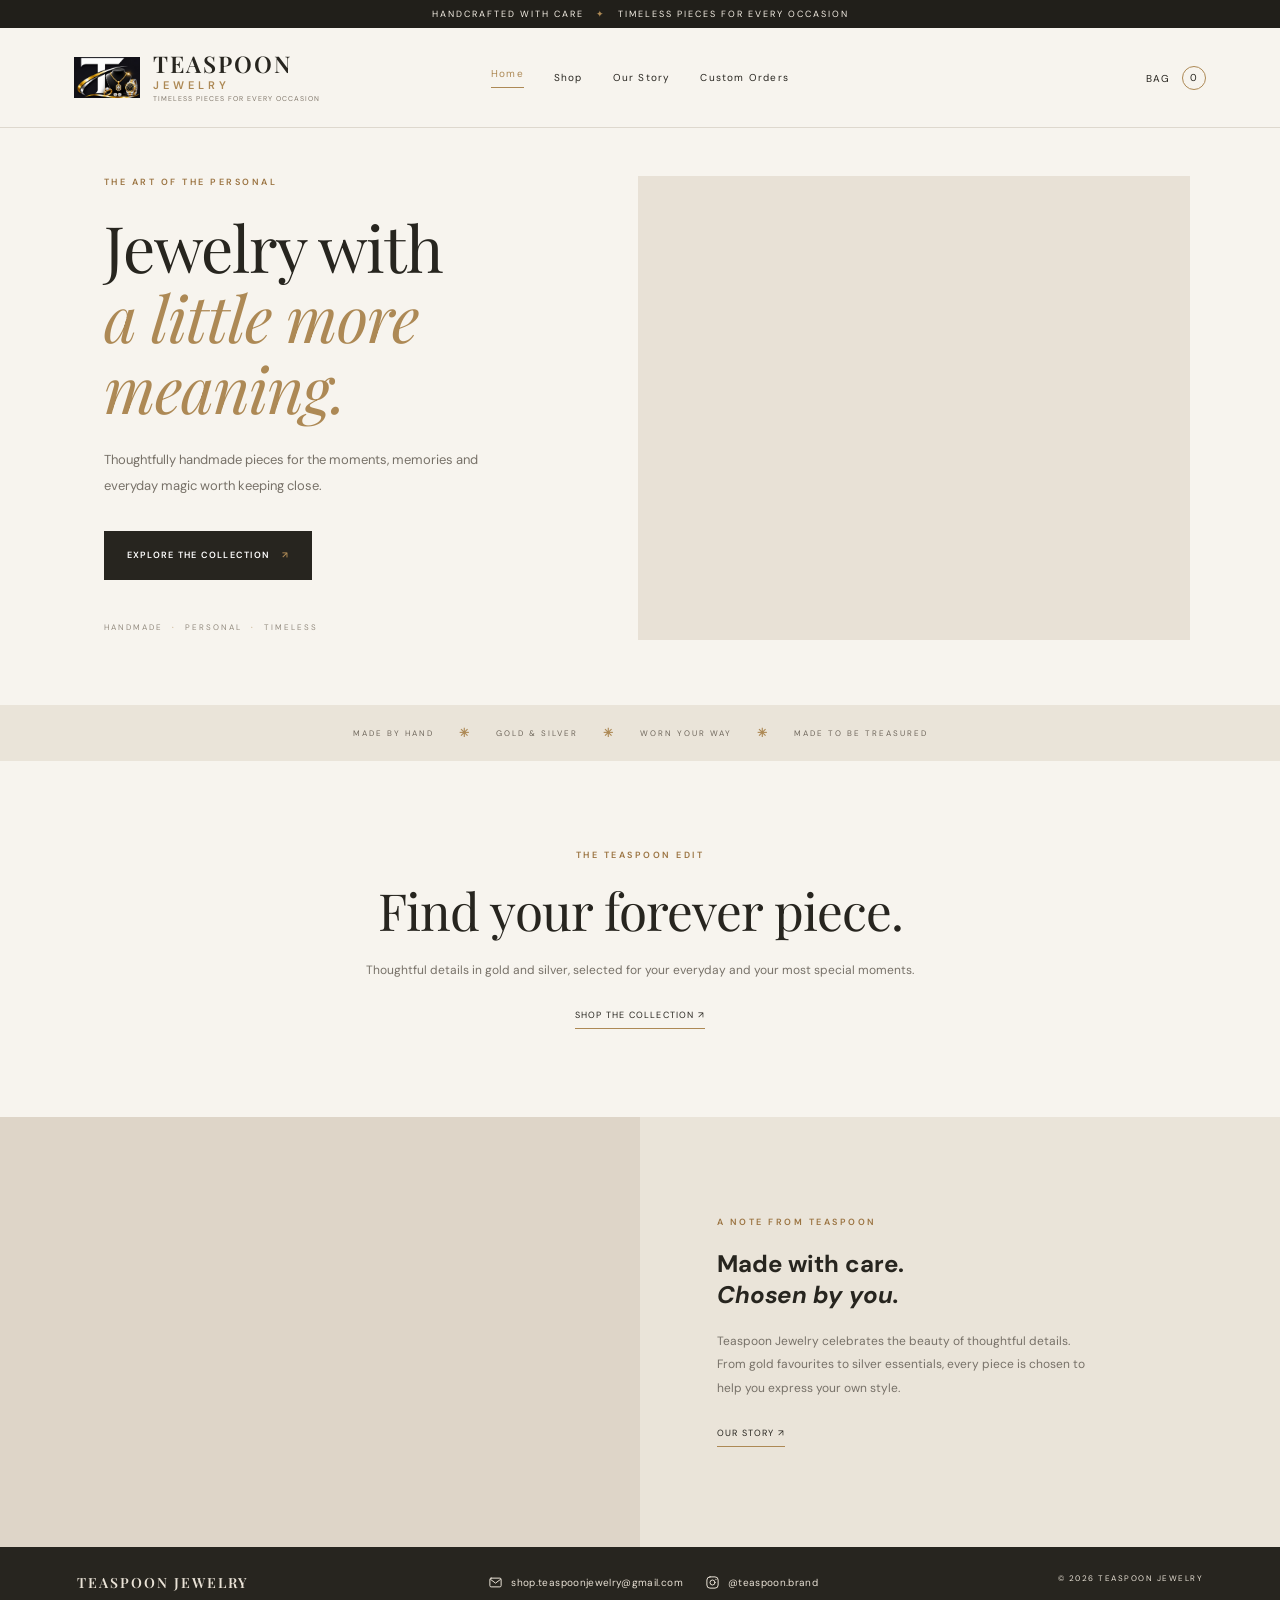
==== commit c6ea9c4a: "Add files via upload" ====
--- a/index.html
+++ b/index.html
@@ -24,7 +24,14 @@
 <div class="brand-strip"><span>MADE BY HAND</span><b>✳</b><span>GOLD &amp; SILVER</span><b>✳</b><span>WORN YOUR WAY</span><b>✳</b><span>MADE TO BE TREASURED</span></div>
 <section class="home-intro section"><p class="eyebrow">THE TEASPOON EDIT</p><h2>Find your forever piece.</h2><p>Thoughtful details in gold and silver, selected for your everyday and your most special moments.</p><a class="text-link" href="shop.html">SHOP THE COLLECTION <span>↗</span></a></section>
 <section class="story-preview"><div class="story-image"></div><div class="story-copy"><p class="eyebrow">A NOTE FROM TEASPOON</p><h2>Made with care.<br><em>Chosen by you.</em></h2><p>Teaspoon Jewelry celebrates the beauty of thoughtful details. From gold favourites to silver essentials, every piece is chosen to help you express your own style.</p><a class="text-link" href="story.html">OUR STORY <span>↗</span></a></div></section>
-</main><footer><a href="index.html">TEASPOON JEWELRY</a><span>HANDCRAFTED WITH CARE</span><span>© <span id="year"></span> TEASPOON JEWELRY</span></footer>
+</main><footer>
+  <a href="index.html">TEASPOON JEWELRY</a>
+  <div class="footer-contact">
+    <a class="contact-link" href="mailto:shop.teaspoonjewelry@gmail.com"><svg class="contact-icon" viewBox="0 0 24 24" aria-hidden="true"><rect x="3" y="5" width="18" height="14" rx="2"/><path d="m4 7 8 6 8-6"/></svg><span>shop.teaspoonjewelry@gmail.com</span></a>
+    <a class="contact-link" href="https://www.instagram.com/teaspoon.brand/" target="_blank" rel="noopener noreferrer"><svg class="contact-icon" viewBox="0 0 24 24" aria-hidden="true"><rect x="3" y="3" width="18" height="18" rx="5"/><circle cx="12" cy="12" r="4"/><circle class="icon-dot" cx="17.5" cy="6.8" r="1"/></svg><span>@teaspoon.brand</span></a>
+  </div>
+  <span>© <span id="year"></span> TEASPOON JEWELRY</span>
+</footer>
 <div class="shade" id="shade"></div>
 <aside class="cart" id="cart" aria-hidden="true" aria-label="Shopping bag">
   <div class="cart-head"><div><p class="eyebrow">YOUR SELECTION</p><h2>Your bag</h2></div><button id="closeCart" aria-label="Close shopping bag">×</button></div>
--- a/styles.css
+++ b/styles.css
@@ -116,3 +116,31 @@
 .enquiry-form .button{margin-top:12px}
 .form-note{color:var(--muted);font-size:10px;line-height:1.7}
 @media(max-width:620px){.story-preview,.story-page-hero{grid-template-columns:1fr}.story-preview .story-image{min-height:320px}.story-page-image{min-height:340px}.story-page-hero .story-copy{padding:42px 7%}.custom-page{background:var(--paper)}.page-heading{margin-bottom:30px}}
+
+/* Live Supabase catalogue images */
+.product-image{overflow:hidden}
+.product-image img{display:block;width:100%;height:100%;object-fit:cover;object-position:center}
+.catalog-message{grid-column:1/-1;padding:35px 0;color:var(--muted);font-size:14px}
+
+/* Footer contact links */
+footer .footer-contact{display:flex;align-items:center;gap:18px;flex-wrap:wrap}
+footer .footer-contact a{font:400 9px "DM Sans",sans-serif;letter-spacing:.5px;color:#e9e2d6;text-decoration:none}
+footer .footer-contact a:hover{text-decoration:underline;text-underline-offset:4px}
+footer .footer-contact .contact-link{display:inline-flex;align-items:center;gap:8px}
+footer .footer-contact .contact-icon{width:15px;height:15px;flex:0 0 15px;fill:none;stroke:currentColor;stroke-width:1.6;stroke-linecap:round;stroke-linejoin:round}
+footer .footer-contact .contact-icon .icon-dot{fill:currentColor;stroke:none}
+@media(max-width:620px){footer{align-items:flex-start;flex-direction:column;gap:14px}footer .footer-contact{align-items:flex-start;flex-direction:column;gap:9px}}
+
+
+/* Refinements: keep contact details readable and give Custom Orders its editorial image panel */
+footer .footer-contact .contact-link span{display:inline!important;visibility:visible!important;opacity:1!important;color:#e9e2d6!important;font:400 10px/1.5 "DM Sans",sans-serif!important;letter-spacing:.35px!important;}
+footer .footer-contact{gap:16px 22px;}
+.custom-page{position:relative;isolation:isolate;overflow:hidden;}
+.custom-page::before{content:"";position:absolute;z-index:-1;top:0;right:0;width:45%;height:100%;background:#e8e1d6 url("https://images.unsplash.com/photo-1617038220319-276d3cfab638?auto=format&fit=crop&w=1400&q=88") center/cover no-repeat;}
+.custom-panel{position:relative;z-index:1;}
+@media(max-width:620px){
+  .custom-page{background:var(--paper);padding-top:0;}
+  .custom-page::before{top:0;right:0;left:0;width:100%;height:190px;background-position:center 48%;}
+  .custom-panel{padding:215px 0 20px;}
+  footer .footer-contact{gap:10px;}
+}
